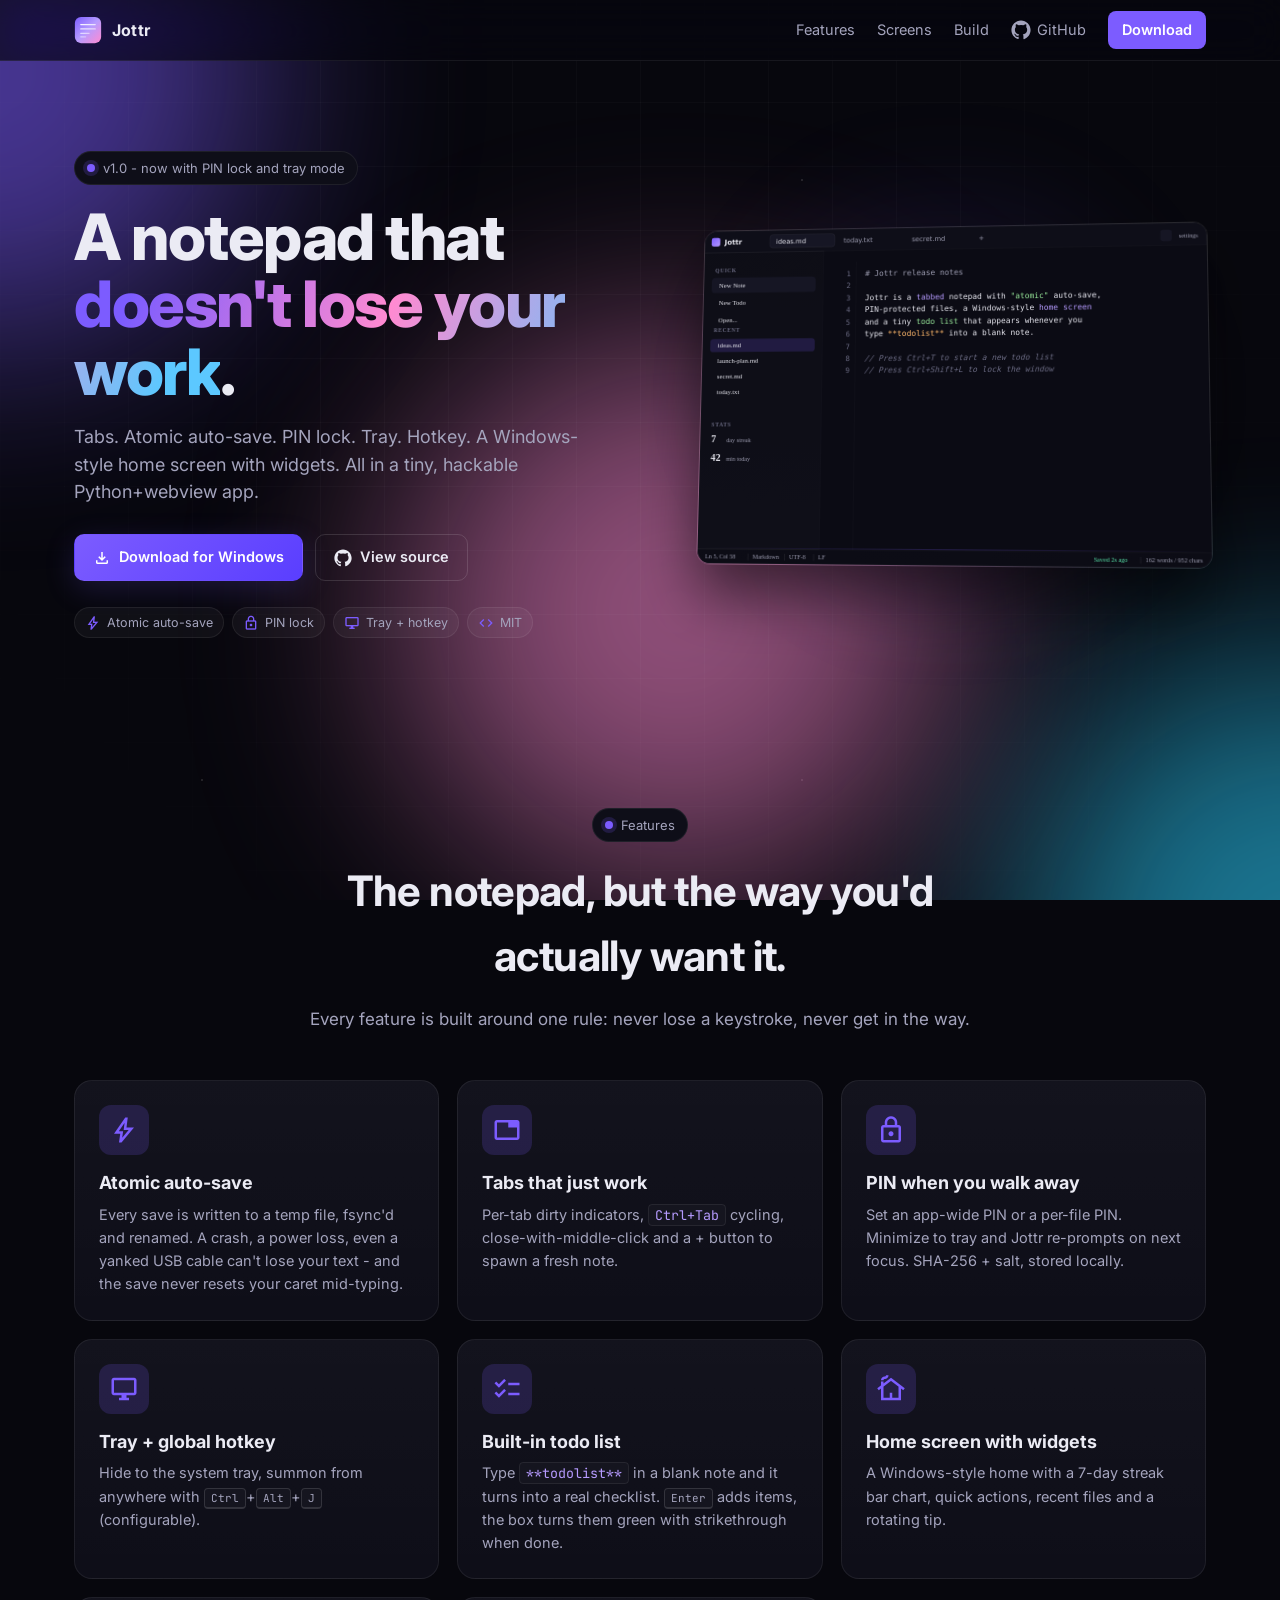
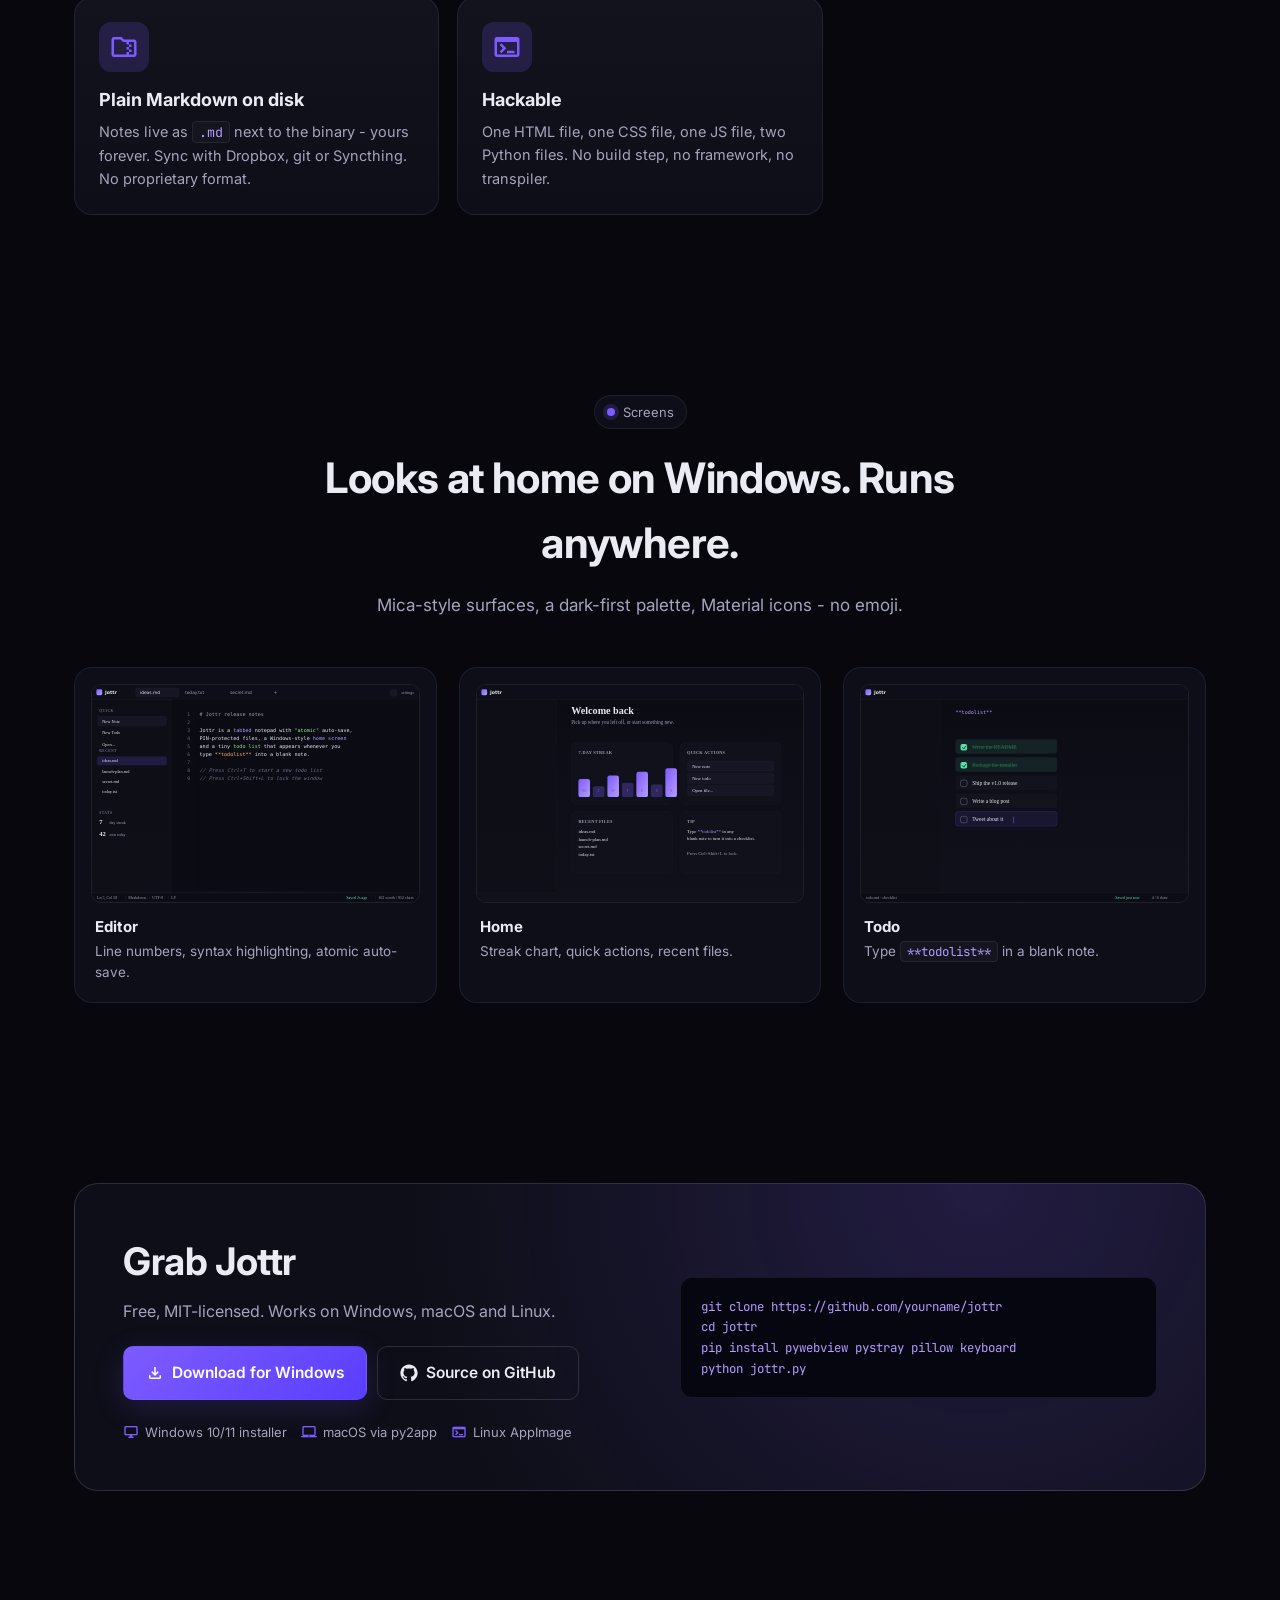
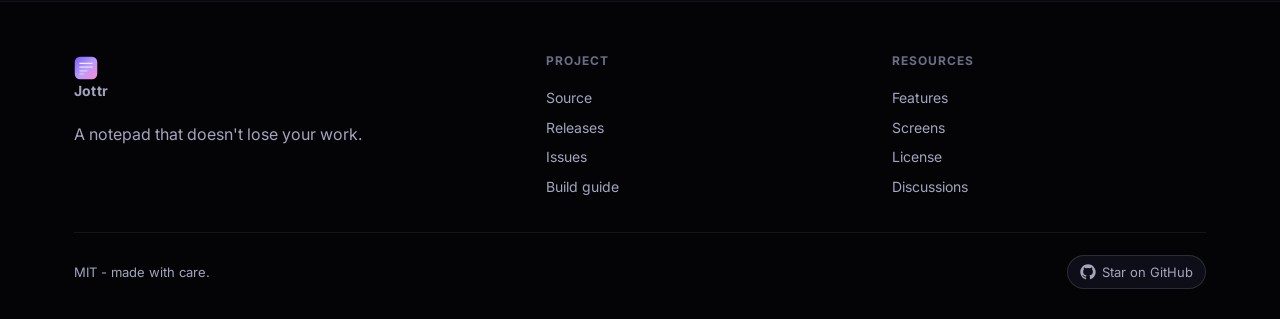
==== website/index.html @ a0e29960 "innt" ====
<!doctype html>
<html lang="en">
<head>
<meta charset="utf-8" />
<meta name="viewport" content="width=device-width,initial-scale=1" />
<title>Jottr - A tabbed notepad that doesn't lose your work</title>
<meta name="description" content="Jottr is a tabbed notepad with atomic auto-save, PIN-protected files, a Windows-style home screen and a tiny built-in todo list. Open source, written in Python." />
<link rel="preconnect" href="https://fonts.googleapis.com">
<link rel="preconnect" href="https://fonts.gstatic.com" crossorigin>
<link href="https://fonts.googleapis.com/css2?family=Inter:wght@400;500;600;700;800&family=JetBrains+Mono:wght@400;500&display=swap" rel="stylesheet">
<link href="https://fonts.googleapis.com/css2?family=Material+Symbols+Outlined:opsz,wght,FILL,GRAD@20..48,200..700,0..1,-50..200" rel="stylesheet" />
<link rel="stylesheet" href="style.css" />
<link rel="icon" type="image/svg+xml" href="assets/logo.svg" />
</head>
<body>

<!-- ================================================================ -->
<!--                       Parallax background layers                  -->
<!-- ================================================================ -->
<div class="parallax" aria-hidden="true">
  <div class="layer layer-stars" data-depth="0.05"></div>
  <div class="layer layer-blobs" data-depth="0.15">
    <div class="blob blob-1"></div>
    <div class="blob blob-2"></div>
    <div class="blob blob-3"></div>
  </div>
  <div class="layer layer-grid" data-depth="0.25"></div>
</div>

<!-- ================================================================ -->
<!--                               Header                              -->
<!-- ================================================================ -->
<header class="topbar">
  <div class="container nav">
    <a class="brand" href="#">
      <img src="assets/logo.svg" alt="" width="28" height="28" />
      <span>Jottr</span>
    </a>
    <nav>
      <a href="#features">Features</a>
      <a href="#screens">Screens</a>
      <a href="#build">Build</a>
      <a href="https://github.com/yourname/jottr" class="gh-link">
        <svg width="20" height="20" viewBox="0 0 24 24" fill="currentColor" aria-hidden="true">
          <path d="M12 .5C5.65.5.5 5.65.5 12c0 5.08 3.29 9.39 7.86 10.91.58.11.79-.25.79-.56v-2.13c-3.2.7-3.87-1.36-3.87-1.36-.52-1.32-1.27-1.67-1.27-1.67-1.04-.71.08-.7.08-.7 1.15.08 1.76 1.18 1.76 1.18 1.02 1.76 2.69 1.25 3.34.96.1-.74.4-1.25.72-1.54-2.55-.29-5.24-1.28-5.24-5.71 0-1.26.45-2.29 1.18-3.1-.12-.29-.51-1.46.11-3.04 0 0 .97-.31 3.18 1.18a11.06 11.06 0 015.79 0c2.2-1.49 3.17-1.18 3.17-1.18.63 1.58.23 2.75.11 3.04.74.81 1.18 1.84 1.18 3.1 0 4.44-2.7 5.42-5.27 5.7.41.36.78 1.06.78 2.14v3.17c0 .31.21.68.8.56C20.21 21.39 23.5 17.08 23.5 12 23.5 5.65 18.35.5 12 .5z"/>
        </svg>
        GitHub
      </a>
      <a href="#download" class="cta">Download</a>
    </nav>
  </div>
</header>

<!-- ================================================================ -->
<!--                                Hero                               -->
<!-- ================================================================ -->
<section class="hero">
  <div class="container hero-grid">
    <div class="hero-text">
      <span class="kicker">
        <span class="dot"></span>
        v1.0 - now with PIN lock and tray mode
      </span>
      <h1>
        A notepad that
        <span class="grad">doesn't lose your work</span>.
      </h1>
      <p class="lead">
        Tabs. Atomic auto-save. PIN lock. Tray. Hotkey.
        A Windows-style home screen with widgets.
        All in a tiny, hackable Python+webview app.
      </p>
      <div class="cta-row">
        <a href="#download" class="btn primary">
          <span class="material-symbols-outlined">download</span>
          Download for Windows
        </a>
        <a href="https://github.com/yourname/jottr" class="btn ghost">
          <svg width="18" height="18" viewBox="0 0 24 24" fill="currentColor"><path d="M12 .5C5.65.5.5 5.65.5 12c0 5.08 3.29 9.39 7.86 10.91.58.11.79-.25.79-.56v-2.13c-3.2.7-3.87-1.36-3.87-1.36-.52-1.32-1.27-1.67-1.27-1.67-1.04-.71.08-.7.08-.7 1.15.08 1.76 1.18 1.76 1.18 1.02 1.76 2.69 1.25 3.34.96.1-.74.4-1.25.72-1.54-2.55-.29-5.24-1.28-5.24-5.71 0-1.26.45-2.29 1.18-3.1-.12-.29-.51-1.46.11-3.04 0 0 .97-.31 3.18 1.18a11.06 11.06 0 015.79 0c2.2-1.49 3.17-1.18 3.17-1.18.63 1.58.23 2.75.11 3.04.74.81 1.18 1.84 1.18 3.1 0 4.44-2.7 5.42-5.27 5.7.41.36.78 1.06.78 2.14v3.17c0 .31.21.68.8.56C20.21 21.39 23.5 17.08 23.5 12 23.5 5.65 18.35.5 12 .5z"/></svg>
          View source
        </a>
      </div>
      <div class="badges">
        <span class="badge"><span class="material-symbols-outlined">bolt</span> Atomic auto-save</span>
        <span class="badge"><span class="material-symbols-outlined">lock</span> PIN lock</span>
        <span class="badge"><span class="material-symbols-outlined">desktop_windows</span> Tray + hotkey</span>
        <span class="badge"><span class="material-symbols-outlined">code</span> MIT</span>
      </div>
    </div>

    <div class="hero-shot" data-tilt>
      <img src="assets/screen-editor.svg" alt="Jottr editor screenshot" />
      <div class="hero-shot-glow"></div>
    </div>
  </div>
</section>

<!-- ================================================================ -->
<!--                            Features                               -->
<!-- ================================================================ -->
<section id="features" class="features">
  <div class="container">
    <header class="section-head">
      <span class="kicker"><span class="dot"></span> Features</span>
      <h2>The notepad, but the way you'd actually want it.</h2>
      <p>Every feature is built around one rule: never lose a keystroke, never get in the way.</p>
    </header>

    <div class="feature-grid">
      <article class="feature">
        <span class="material-symbols-outlined ficon">bolt</span>
        <h3>Atomic auto-save</h3>
        <p>
          Every save is written to a temp file, fsync'd and renamed.
          A crash, a power loss, even a yanked USB cable can't lose your text -
          and the save never resets your caret mid-typing.
        </p>
      </article>

      <article class="feature">
        <span class="material-symbols-outlined ficon">tab</span>
        <h3>Tabs that just work</h3>
        <p>
          Per-tab dirty indicators, <code>Ctrl+Tab</code> cycling,
          close-with-middle-click and a + button to spawn a fresh note.
        </p>
      </article>

      <article class="feature">
        <span class="material-symbols-outlined ficon">lock</span>
        <h3>PIN when you walk away</h3>
        <p>
          Set an app-wide PIN or a per-file PIN. Minimize to tray and
          Jottr re-prompts on next focus. SHA-256 + salt, stored locally.
        </p>
      </article>

      <article class="feature">
        <span class="material-symbols-outlined ficon">desktop_windows</span>
        <h3>Tray + global hotkey</h3>
        <p>
          Hide to the system tray, summon from anywhere with
          <kbd>Ctrl</kbd>+<kbd>Alt</kbd>+<kbd>J</kbd> (configurable).
        </p>
      </article>

      <article class="feature">
        <span class="material-symbols-outlined ficon">checklist</span>
        <h3>Built-in todo list</h3>
        <p>
          Type <code>**todolist**</code> in a blank note and it turns
          into a real checklist. <kbd>Enter</kbd> adds items, the box
          turns them green with strikethrough when done.
        </p>
      </article>

      <article class="feature">
        <span class="material-symbols-outlined ficon">cottage</span>
        <h3>Home screen with widgets</h3>
        <p>
          A Windows-style home with a 7-day streak bar chart,
          quick actions, recent files and a rotating tip.
        </p>
      </article>

      <article class="feature">
        <span class="material-symbols-outlined ficon">folder_zip</span>
        <h3>Plain Markdown on disk</h3>
        <p>
          Notes live as <code>.md</code> next to the binary - yours
          forever. Sync with Dropbox, git or Syncthing. No proprietary format.
        </p>
      </article>

      <article class="feature">
        <span class="material-symbols-outlined ficon">terminal</span>
        <h3>Hackable</h3>
        <p>
          One HTML file, one CSS file, one JS file, two Python files.
          No build step, no framework, no transpiler.
        </p>
      </article>
    </div>
  </div>
</section>

<!-- ================================================================ -->
<!--                              Screens                              -->
<!-- ================================================================ -->
<section id="screens" class="screens">
  <div class="container">
    <header class="section-head">
      <span class="kicker"><span class="dot"></span> Screens</span>
      <h2>Looks at home on Windows. Runs anywhere.</h2>
      <p>Mica-style surfaces, a dark-first palette, Material icons - no emoji.</p>
    </header>

    <div class="screen-grid">
      <figure class="screen">
        <img src="assets/screen-editor.svg" alt="Editor" />
        <figcaption>
          <strong>Editor</strong>
          <span>Line numbers, syntax highlighting, atomic auto-save.</span>
        </figcaption>
      </figure>
      <figure class="screen">
        <img src="assets/screen-home.svg" alt="Home screen" />
        <figcaption>
          <strong>Home</strong>
          <span>Streak chart, quick actions, recent files.</span>
        </figcaption>
      </figure>
      <figure class="screen">
        <img src="assets/screen-todo.svg" alt="Todo list" />
        <figcaption>
          <strong>Todo</strong>
          <span>Type <code>**todolist**</code> in a blank note.</span>
        </figcaption>
      </figure>
    </div>
  </div>
</section>

<!-- ================================================================ -->
<!--                              Download                             -->
<!-- ================================================================ -->
<section id="download" class="download">
  <div class="container">
    <div class="dl-card">
      <div class="dl-text">
        <h2>Grab Jottr</h2>
        <p>Free, MIT-licensed. Works on Windows, macOS and Linux.</p>
        <div class="dl-row">
          <a class="btn primary big" href="https://github.com/yourname/jottr/releases/latest">
            <span class="material-symbols-outlined">download</span>
            Download for Windows
          </a>
          <a class="btn ghost big" href="https://github.com/yourname/jottr">
            <svg width="18" height="18" viewBox="0 0 24 24" fill="currentColor"><path d="M12 .5C5.65.5.5 5.65.5 12c0 5.08 3.29 9.39 7.86 10.91.58.11.79-.25.79-.56v-2.13c-3.2.7-3.87-1.36-3.87-1.36-.52-1.32-1.27-1.67-1.27-1.67-1.04-.71.08-.7.08-.7 1.15.08 1.76 1.18 1.76 1.18 1.02 1.76 2.69 1.25 3.34.96.1-.74.4-1.25.72-1.54-2.55-.29-5.24-1.28-5.24-5.71 0-1.26.45-2.29 1.18-3.1-.12-.29-.51-1.46.11-3.04 0 0 .97-.31 3.18 1.18a11.06 11.06 0 015.79 0c2.2-1.49 3.17-1.18 3.17-1.18.63 1.58.23 2.75.11 3.04.74.81 1.18 1.84 1.18 3.1 0 4.44-2.7 5.42-5.27 5.7.41.36.78 1.06.78 2.14v3.17c0 .31.21.68.8.56C20.21 21.39 23.5 17.08 23.5 12 23.5 5.65 18.35.5 12 .5z"/></svg>
            Source on GitHub
          </a>
        </div>
        <div class="dl-meta">
          <span><span class="material-symbols-outlined">desktop_windows</span> Windows 10/11 installer</span>
          <span><span class="material-symbols-outlined">laptop_mac</span> macOS via py2app</span>
          <span><span class="material-symbols-outlined">terminal</span> Linux AppImage</span>
        </div>
      </div>
      <pre class="dl-snippet"><code>git clone https://github.com/yourname/jottr
cd jottr
pip install pywebview pystray pillow keyboard
python jottr.py</code></pre>
    </div>
  </div>
</section>

<!-- ================================================================ -->
<!--                              Footer                               -->
<!-- ================================================================ -->
<footer class="footer">
  <div class="container">
    <div class="foot-cols">
      <div>
        <a class="brand" href="#">
          <img src="assets/logo.svg" alt="" width="24" height="24" />
          <span>Jottr</span>
        </a>
        <p class="muted">A notepad that doesn't lose your work.</p>
      </div>
      <div>
        <h5>Project</h5>
        <a href="https://github.com/yourname/jottr">Source</a>
        <a href="https://github.com/yourname/jottr/releases">Releases</a>
        <a href="https://github.com/yourname/jottr/issues">Issues</a>
        <a href="../packaging.md">Build guide</a>
      </div>
      <div>
        <h5>Resources</h5>
        <a href="#features">Features</a>
        <a href="#screens">Screens</a>
        <a href="https://github.com/yourname/jottr/blob/main/LICENSE">License</a>
        <a href="https://github.com/yourname/jottr/discussions">Discussions</a>
      </div>
    </div>
    <div class="foot-bot">
      <span class="muted">MIT - made with care.</span>
      <span class="star-btn">
        <a href="https://github.com/yourname/jottr">
          <svg width="16" height="16" viewBox="0 0 24 24" fill="currentColor"><path d="M12 .5C5.65.5.5 5.65.5 12c0 5.08 3.29 9.39 7.86 10.91.58.11.79-.25.79-.56v-2.13c-3.2.7-3.87-1.36-3.87-1.36-.52-1.32-1.27-1.67-1.27-1.67-1.04-.71.08-.7.08-.7 1.15.08 1.76 1.18 1.76 1.18 1.02 1.76 2.69 1.25 3.34.96.1-.74.4-1.25.72-1.54-2.55-.29-5.24-1.28-5.24-5.71 0-1.26.45-2.29 1.18-3.1-.12-.29-.51-1.46.11-3.04 0 0 .97-.31 3.18 1.18a11.06 11.06 0 015.79 0c2.2-1.49 3.17-1.18 3.17-1.18.63 1.58.23 2.75.11 3.04.74.81 1.18 1.84 1.18 3.1 0 4.44-2.7 5.42-5.27 5.7.41.36.78 1.06.78 2.14v3.17c0 .31.21.68.8.56C20.21 21.39 23.5 17.08 23.5 12 23.5 5.65 18.35.5 12 .5z"/></svg>
          Star on GitHub
        </a>
      </span>
    </div>
  </div>
</footer>

<script src="script.js"></script>
</body>
</html>
---- website/style.css ----
/* ===========================================================
   Jottr - marketing site stylesheet
   Dark-first, parallax background, no emoji.
   =========================================================== */

:root {
  --bg: #07070d;
  --bg-elev: #0e0e18;
  --bg-elev-2: #15151f;
  --line: rgba(255, 255, 255, 0.07);
  --line-strong: rgba(255, 255, 255, 0.13);

  --fg: #ebebf4;
  --fg-mute: #a4a4bd;
  --fg-faint: #6c6c86;

  --accent: #7c5cff;
  --accent-2: #b69bff;
  --accent-3: #ff8ad1;
  --accent-soft: rgba(124, 92, 255, 0.18);

  --radius: 12px;
  --radius-lg: 18px;

  --font-ui: "Inter", "Segoe UI", system-ui, sans-serif;
  --font-mono: "JetBrains Mono", "Consolas", monospace;
}

* { box-sizing: border-box; }
html, body { margin: 0; padding: 0; }
body {
  background: var(--bg);
  color: var(--fg);
  font-family: var(--font-ui);
  font-size: 16px;
  line-height: 1.55;
  overflow-x: hidden;
  -webkit-font-smoothing: antialiased;
}
a { color: inherit; text-decoration: none; }
img { max-width: 100%; display: block; }
button { font: inherit; cursor: pointer; }
.container {
  max-width: 1180px;
  margin: 0 auto;
  padding: 0 24px;
}
.muted { color: var(--fg-mute); }

.material-symbols-outlined {
  font-variation-settings: "FILL" 0, "wght" 400, "GRAD" 0, "opsz" 24;
  font-size: 18px;
  line-height: 1;
  vertical-align: middle;
}
kbd {
  font-family: var(--font-mono);
  font-size: 11px;
  padding: 2px 6px;
  border: 1px solid var(--line-strong);
  border-bottom-width: 2px;
  border-radius: 4px;
  color: var(--fg-mute);
  background: var(--bg-elev-2);
}
code {
  font-family: var(--font-mono);
  font-size: 0.92em;
  padding: 1px 6px;
  background: var(--bg-elev-2);
  border: 1px solid var(--line);
  border-radius: 4px;
  color: var(--accent-2);
}

/* ============================================================== Parallax */
.parallax {
  position: fixed; inset: 0;
  z-index: -1;
  overflow: hidden;
  pointer-events: none;
}
.layer {
  position: absolute; inset: -10%;
  will-change: transform;
}
.layer-stars {
  background:
    radial-gradient(1px 1px at 20% 30%, rgba(255,255,255,0.6), transparent 60%),
    radial-gradient(1px 1px at 70% 20%, rgba(255,255,255,0.5), transparent 60%),
    radial-gradient(1px 1px at 40% 80%, rgba(255,255,255,0.45), transparent 60%),
    radial-gradient(1px 1px at 85% 65%, rgba(255,255,255,0.55), transparent 60%),
    radial-gradient(1px 1px at 10% 60%, rgba(255,255,255,0.4), transparent 60%),
    radial-gradient(2px 2px at 55% 45%, rgba(255,255,255,0.5), transparent 60%),
    radial-gradient(1px 1px at 30% 50%, rgba(255,255,255,0.4), transparent 60%);
  background-size: 600px 600px;
  opacity: 0.55;
}
.layer-grid {
  background-image:
    linear-gradient(rgba(255,255,255,0.04) 1px, transparent 1px),
    linear-gradient(90deg, rgba(255,255,255,0.04) 1px, transparent 1px);
  background-size: 64px 64px;
  mask-image: radial-gradient(circle at 50% 35%, black 30%, transparent 80%);
  -webkit-mask-image: radial-gradient(circle at 50% 35%, black 30%, transparent 80%);
  opacity: 0.7;
}
.layer-blobs .blob {
  position: absolute;
  width: 540px; height: 540px;
  border-radius: 50%;
  filter: blur(110px);
  opacity: 0.55;
}
.blob-1 { background: var(--accent); top: -10%; left: -10%; }
.blob-2 { background: #2bd1ff; bottom: -20%; right: -10%; opacity: 0.35; }
.blob-3 { background: var(--accent-3); top: 40%; right: 30%; width: 320px; height: 320px; opacity: 0.25; }

/* ================================================================ Topbar */
.topbar {
  position: sticky; top: 0; z-index: 50;
  background: rgba(7, 7, 13, 0.7);
  backdrop-filter: blur(18px) saturate(180%);
  -webkit-backdrop-filter: blur(18px) saturate(180%);
  border-bottom: 1px solid var(--line);
}
.nav {
  display: flex; align-items: center; justify-content: space-between;
  height: 60px;
}
.brand {
  display: flex; align-items: center; gap: 10px;
  font-weight: 700; letter-spacing: 0.2px;
}
.nav nav {
  display: flex; align-items: center; gap: 22px;
  font-size: 14.5px; color: var(--fg-mute);
}
.nav nav a:hover { color: var(--fg); }
.nav .cta {
  background: var(--accent);
  color: white;
  padding: 8px 14px;
  border-radius: 8px;
  font-weight: 600;
  transition: filter 120ms;
}
.nav .cta:hover { filter: brightness(1.1); }
.gh-link { display: inline-flex; align-items: center; gap: 6px; }

/* ================================================================ Hero */
.hero {
  padding: 90px 0 80px;
  position: relative;
}
.hero-grid {
  display: grid;
  grid-template-columns: 1.1fr 1fr;
  gap: 56px; align-items: center;
}
.kicker {
  display: inline-flex; align-items: center; gap: 8px;
  font-size: 13px; color: var(--fg-mute);
  padding: 6px 12px;
  background: var(--bg-elev);
  border: 1px solid var(--line);
  border-radius: 999px;
}
.kicker .dot {
  width: 8px; height: 8px; border-radius: 50%;
  background: var(--accent);
  box-shadow: 0 0 0 4px var(--accent-soft);
}
.hero h1 {
  font-size: clamp(40px, 6vw, 64px);
  font-weight: 800;
  letter-spacing: -1.5px;
  line-height: 1.05;
  margin: 18px 0 18px;
}
.hero h1 .grad {
  background: linear-gradient(110deg, var(--accent) 10%, var(--accent-3) 50%, #5cc8ff 90%);
  -webkit-background-clip: text;
  background-clip: text;
  color: transparent;
}
.lead {
  font-size: 18px;
  color: var(--fg-mute);
  max-width: 540px;
  margin: 0 0 28px;
}
.cta-row {
  display: flex; gap: 12px; flex-wrap: wrap;
}
.btn {
  display: inline-flex; align-items: center; gap: 8px;
  padding: 11px 18px;
  border-radius: 10px;
  font-weight: 600;
  font-size: 14.5px;
  border: 1px solid var(--line-strong);
  background: var(--bg-elev);
  color: var(--fg);
  transition: background 120ms, border-color 120ms, transform 120ms;
}
.btn:hover { background: var(--bg-elev-2); border-color: var(--accent-soft); }
.btn.primary {
  background: linear-gradient(135deg, var(--accent), #5a3eff);
  border-color: transparent;
  color: white;
  box-shadow: 0 8px 30px var(--accent-soft);
}
.btn.primary:hover { filter: brightness(1.1); transform: translateY(-1px); }
.btn.ghost { background: transparent; }
.btn.big { padding: 14px 22px; font-size: 15.5px; }

.badges {
  display: flex; flex-wrap: wrap; gap: 8px;
  margin-top: 26px;
}
.badge {
  display: inline-flex; align-items: center; gap: 6px;
  font-size: 12.5px; color: var(--fg-mute);
  padding: 5px 10px;
  border-radius: 999px;
  background: rgba(255,255,255,0.04);
  border: 1px solid var(--line);
}
.badge .material-symbols-outlined { color: var(--accent); font-size: 16px; }

.hero-shot {
  position: relative;
  perspective: 1200px;
}
.hero-shot img {
  width: 100%;
  border-radius: 14px;
  border: 1px solid var(--line-strong);
  box-shadow:
    0 30px 60px rgba(0, 0, 0, 0.55),
    0 0 0 1px var(--line) inset;
  transform: rotate3d(0.4, -0.4, 0, 8deg);
  transition: transform 220ms;
}
.hero-shot-glow {
  position: absolute; inset: -20%;
  background: radial-gradient(circle at 50% 50%, var(--accent-soft) 0%, transparent 60%);
  filter: blur(40px);
  z-index: -1;
}

/* ================================================================ Features */
.features { padding: 90px 0; }
.section-head {
  max-width: 720px;
  margin: 0 auto 48px;
  text-align: center;
}
.section-head h2 {
  font-size: clamp(28px, 4vw, 42px);
  font-weight: 700;
  letter-spacing: -0.6px;
  margin: 16px 0 12px;
}
.section-head p { color: var(--fg-mute); font-size: 17px; }

.feature-grid {
  display: grid;
  grid-template-columns: repeat(auto-fit, minmax(280px, 1fr));
  gap: 18px;
}
.feature {
  background: linear-gradient(180deg, rgba(255,255,255,0.02), transparent),
              var(--bg-elev);
  border: 1px solid var(--line);
  border-radius: var(--radius-lg);
  padding: 24px;
  transition: border-color 200ms, transform 200ms;
}
.feature:hover {
  border-color: var(--accent-soft);
  transform: translateY(-2px);
}
.feature .ficon {
  font-size: 30px;
  color: var(--accent);
  background: var(--accent-soft);
  padding: 10px;
  border-radius: 12px;
  margin-bottom: 14px;
}
.feature h3 { margin: 0 0 6px; font-size: 18px; }
.feature p { margin: 0; color: var(--fg-mute); font-size: 14.5px; line-height: 1.6; }

/* ================================================================ Screens */
.screens { padding: 90px 0; }
.screen-grid {
  display: grid;
  grid-template-columns: repeat(auto-fit, minmax(300px, 1fr));
  gap: 22px;
}
.screen {
  margin: 0;
  background: var(--bg-elev);
  border: 1px solid var(--line);
  border-radius: var(--radius-lg);
  padding: 16px;
  overflow: hidden;
}
.screen img {
  border-radius: 10px;
  border: 1px solid var(--line);
  transition: transform 240ms;
}
.screen:hover img { transform: scale(1.02); }
.screen figcaption {
  padding: 12px 4px 4px;
  display: flex; flex-direction: column; gap: 2px;
}
.screen figcaption strong { font-size: 15px; }
.screen figcaption span { color: var(--fg-mute); font-size: 13.5px; }

/* ================================================================ Download */
.download { padding: 90px 0 110px; }
.dl-card {
  background:
    radial-gradient(circle at 80% 0%, var(--accent-soft), transparent 60%),
    var(--bg-elev);
  border: 1px solid var(--line-strong);
  border-radius: 24px;
  padding: 48px;
  display: grid;
  grid-template-columns: 1.1fr 1fr;
  gap: 32px;
  align-items: center;
}
.dl-text h2 {
  font-size: clamp(28px, 3.4vw, 38px);
  margin: 0 0 8px;
  letter-spacing: -0.4px;
}
.dl-text p { color: var(--fg-mute); margin: 0 0 22px; }
.dl-row { display: flex; gap: 10px; flex-wrap: wrap; }
.dl-meta {
  margin-top: 22px;
  display: flex; flex-wrap: wrap; gap: 14px;
  font-size: 13px; color: var(--fg-mute);
}
.dl-meta span {
  display: inline-flex; align-items: center; gap: 6px;
}
.dl-meta .material-symbols-outlined { color: var(--accent); font-size: 16px; }

.dl-snippet {
  background: #060610;
  border: 1px solid var(--line);
  border-radius: 12px;
  padding: 18px 20px;
  font-family: var(--font-mono);
  font-size: 13.5px;
  color: var(--fg);
  overflow: auto;
  margin: 0;
}
.dl-snippet code { background: transparent; padding: 0; border: none; color: var(--accent-2); }

/* ================================================================ Footer */
.footer {
  border-top: 1px solid var(--line);
  padding: 50px 0 30px;
  background: rgba(0,0,0,0.4);
}
.foot-cols {
  display: grid;
  grid-template-columns: 1.4fr 1fr 1fr;
  gap: 32px;
  margin-bottom: 30px;
}
.foot-cols h5 {
  font-size: 12px; text-transform: uppercase; letter-spacing: 1px;
  color: var(--fg-faint); margin: 0 0 12px;
}
.foot-cols a {
  display: block;
  color: var(--fg-mute);
  font-size: 14px;
  padding: 4px 0;
}
.foot-cols a:hover { color: var(--fg); }
.foot-bot {
  display: flex; justify-content: space-between; align-items: center;
  padding-top: 22px;
  border-top: 1px solid var(--line);
  font-size: 13px;
}
.star-btn a {
  display: inline-flex; align-items: center; gap: 6px;
  padding: 6px 12px;
  background: var(--bg-elev);
  border: 1px solid var(--line-strong);
  border-radius: 999px;
  color: var(--fg-mute);
}
.star-btn a:hover { color: var(--fg); border-color: var(--accent-soft); }

/* ================================================================ Reveal animations */
.reveal { opacity: 0; transform: translateY(16px); transition: opacity 600ms ease, transform 600ms ease; }
.reveal.in { opacity: 1; transform: none; }

/* ================================================================ Responsive */
@media (max-width: 900px) {
  .hero-grid { grid-template-columns: 1fr; gap: 36px; }
  .hero-shot img { transform: none; }
  .dl-card { grid-template-columns: 1fr; padding: 32px; }
  .foot-cols { grid-template-columns: 1fr 1fr; }
}
@media (max-width: 640px) {
  .nav nav { gap: 12px; font-size: 13px; }
  .nav .cta { display: none; }
  .hero { padding: 50px 0 60px; }
  .features, .screens, .download { padding: 60px 0; }
  .foot-cols { grid-template-columns: 1fr; }
}
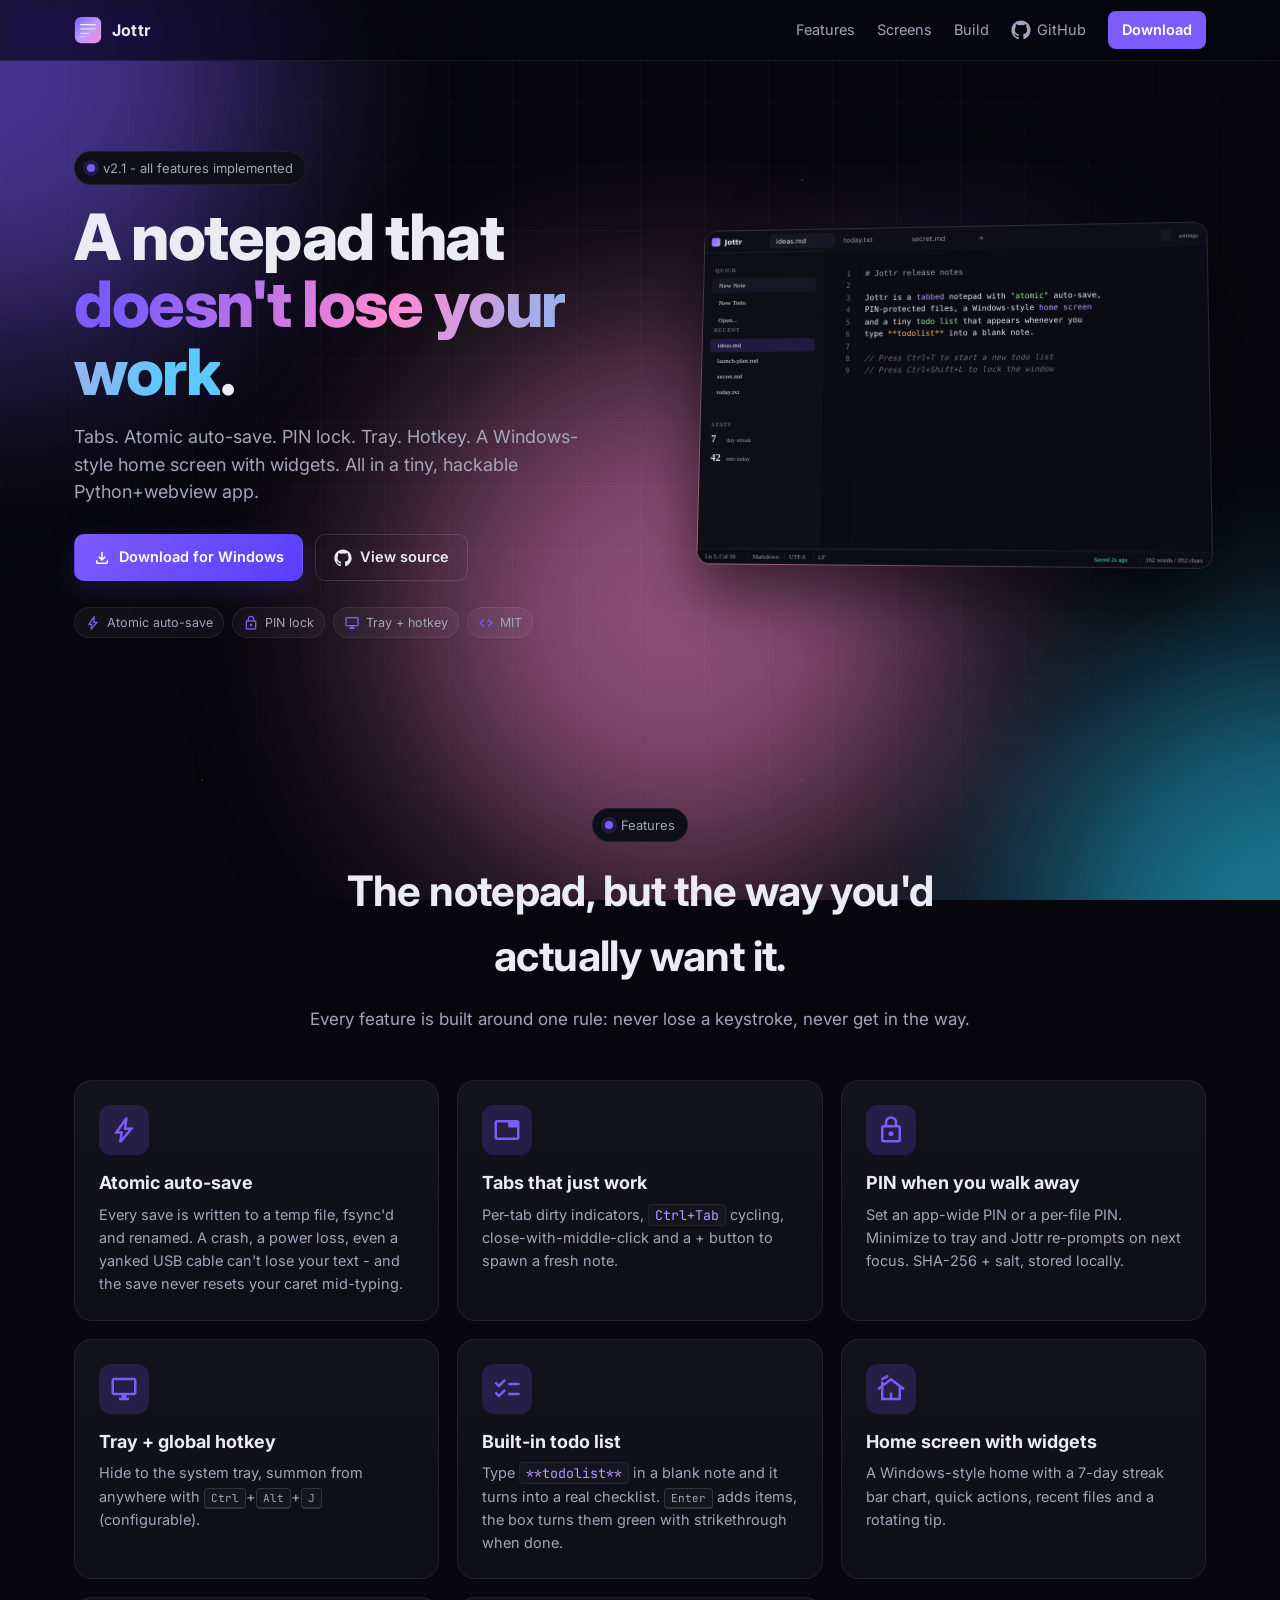
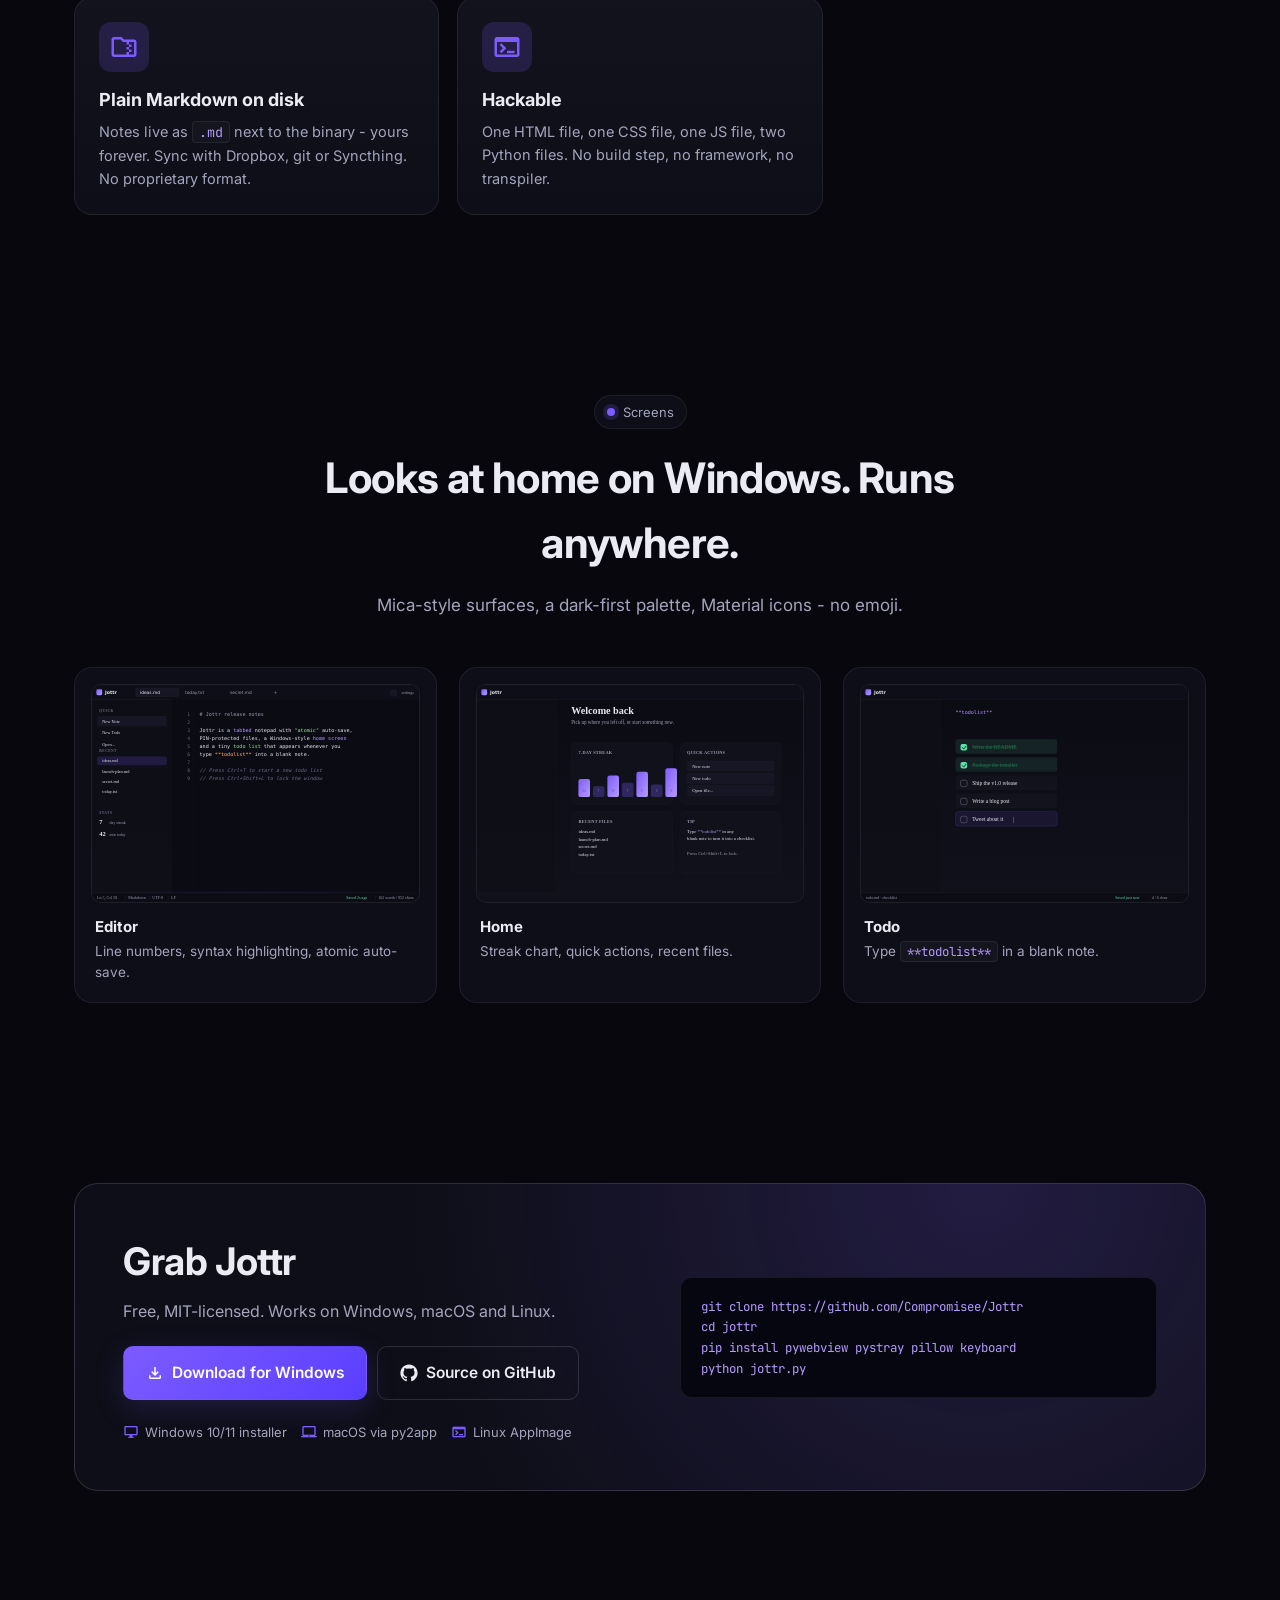
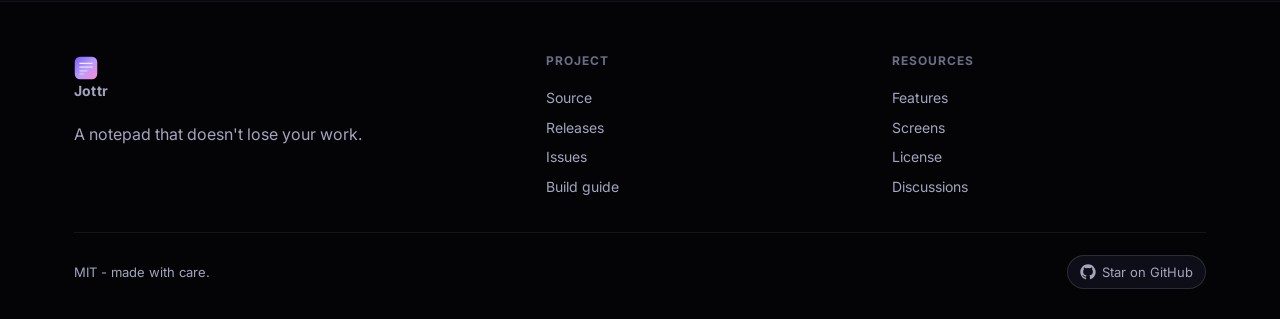
==== commit 0e62f47a: "fixed errors, V2.1" ====
--- a/website/index.html
+++ b/website/index.html
@@ -40,7 +40,7 @@
       <a href="#features">Features</a>
       <a href="#screens">Screens</a>
       <a href="#build">Build</a>
-      <a href="https://github.com/yourname/jottr" class="gh-link">
+      <a href="https://github.com/Compromisee/Jottr" class="gh-link">
         <svg width="20" height="20" viewBox="0 0 24 24" fill="currentColor" aria-hidden="true">
           <path d="M12 .5C5.65.5.5 5.65.5 12c0 5.08 3.29 9.39 7.86 10.91.58.11.79-.25.79-.56v-2.13c-3.2.7-3.87-1.36-3.87-1.36-.52-1.32-1.27-1.67-1.27-1.67-1.04-.71.08-.7.08-.7 1.15.08 1.76 1.18 1.76 1.18 1.02 1.76 2.69 1.25 3.34.96.1-.74.4-1.25.72-1.54-2.55-.29-5.24-1.28-5.24-5.71 0-1.26.45-2.29 1.18-3.1-.12-.29-.51-1.46.11-3.04 0 0 .97-.31 3.18 1.18a11.06 11.06 0 015.79 0c2.2-1.49 3.17-1.18 3.17-1.18.63 1.58.23 2.75.11 3.04.74.81 1.18 1.84 1.18 3.1 0 4.44-2.7 5.42-5.27 5.7.41.36.78 1.06.78 2.14v3.17c0 .31.21.68.8.56C20.21 21.39 23.5 17.08 23.5 12 23.5 5.65 18.35.5 12 .5z"/>
         </svg>
@@ -59,7 +59,7 @@
     <div class="hero-text">
       <span class="kicker">
         <span class="dot"></span>
-        v1.0 - now with PIN lock and tray mode
+        v2.1 - all features implemented
       </span>
       <h1>
         A notepad that
@@ -75,7 +75,7 @@
           <span class="material-symbols-outlined">download</span>
           Download for Windows
         </a>
-        <a href="https://github.com/yourname/jottr" class="btn ghost">
+        <a href="https://github.com/Compromisee/Jottr" class="btn ghost">
           <svg width="18" height="18" viewBox="0 0 24 24" fill="currentColor"><path d="M12 .5C5.65.5.5 5.65.5 12c0 5.08 3.29 9.39 7.86 10.91.58.11.79-.25.79-.56v-2.13c-3.2.7-3.87-1.36-3.87-1.36-.52-1.32-1.27-1.67-1.27-1.67-1.04-.71.08-.7.08-.7 1.15.08 1.76 1.18 1.76 1.18 1.02 1.76 2.69 1.25 3.34.96.1-.74.4-1.25.72-1.54-2.55-.29-5.24-1.28-5.24-5.71 0-1.26.45-2.29 1.18-3.1-.12-.29-.51-1.46.11-3.04 0 0 .97-.31 3.18 1.18a11.06 11.06 0 015.79 0c2.2-1.49 3.17-1.18 3.17-1.18.63 1.58.23 2.75.11 3.04.74.81 1.18 1.84 1.18 3.1 0 4.44-2.7 5.42-5.27 5.7.41.36.78 1.06.78 2.14v3.17c0 .31.21.68.8.56C20.21 21.39 23.5 17.08 23.5 12 23.5 5.65 18.35.5 12 .5z"/></svg>
           View source
         </a>
@@ -231,11 +231,11 @@
         <h2>Grab Jottr</h2>
         <p>Free, MIT-licensed. Works on Windows, macOS and Linux.</p>
         <div class="dl-row">
-          <a class="btn primary big" href="https://github.com/yourname/jottr/releases/latest">
+          <a class="btn primary big" href="https://github.com/Compromisee/Jottr/releases/latest">
             <span class="material-symbols-outlined">download</span>
             Download for Windows
           </a>
-          <a class="btn ghost big" href="https://github.com/yourname/jottr">
+          <a class="btn ghost big" href="https://github.com/Compromisee/Jottr">
             <svg width="18" height="18" viewBox="0 0 24 24" fill="currentColor"><path d="M12 .5C5.65.5.5 5.65.5 12c0 5.08 3.29 9.39 7.86 10.91.58.11.79-.25.79-.56v-2.13c-3.2.7-3.87-1.36-3.87-1.36-.52-1.32-1.27-1.67-1.27-1.67-1.04-.71.08-.7.08-.7 1.15.08 1.76 1.18 1.76 1.18 1.02 1.76 2.69 1.25 3.34.96.1-.74.4-1.25.72-1.54-2.55-.29-5.24-1.28-5.24-5.71 0-1.26.45-2.29 1.18-3.1-.12-.29-.51-1.46.11-3.04 0 0 .97-.31 3.18 1.18a11.06 11.06 0 015.79 0c2.2-1.49 3.17-1.18 3.17-1.18.63 1.58.23 2.75.11 3.04.74.81 1.18 1.84 1.18 3.1 0 4.44-2.7 5.42-5.27 5.7.41.36.78 1.06.78 2.14v3.17c0 .31.21.68.8.56C20.21 21.39 23.5 17.08 23.5 12 23.5 5.65 18.35.5 12 .5z"/></svg>
             Source on GitHub
           </a>
@@ -246,7 +246,7 @@
           <span><span class="material-symbols-outlined">terminal</span> Linux AppImage</span>
         </div>
       </div>
-      <pre class="dl-snippet"><code>git clone https://github.com/yourname/jottr
+      <pre class="dl-snippet"><code>git clone https://github.com/Compromisee/Jottr
 cd jottr
 pip install pywebview pystray pillow keyboard
 python jottr.py</code></pre>
@@ -269,23 +269,23 @@
       </div>
       <div>
         <h5>Project</h5>
-        <a href="https://github.com/yourname/jottr">Source</a>
-        <a href="https://github.com/yourname/jottr/releases">Releases</a>
-        <a href="https://github.com/yourname/jottr/issues">Issues</a>
+        <a href="https://github.com/Compromisee/Jottr">Source</a>
+        <a href="https://github.com/Compromisee/Jottr/releases">Releases</a>
+        <a href="https://github.com/Compromisee/Jottr/issues">Issues</a>
         <a href="../packaging.md">Build guide</a>
       </div>
       <div>
         <h5>Resources</h5>
         <a href="#features">Features</a>
         <a href="#screens">Screens</a>
-        <a href="https://github.com/yourname/jottr/blob/main/LICENSE">License</a>
-        <a href="https://github.com/yourname/jottr/discussions">Discussions</a>
+        <a href="https://github.com/Compromisee/Jottr/blob/main/LICENSE">License</a>
+        <a href="https://github.com/Compromisee/Jottr/discussions">Discussions</a>
       </div>
     </div>
     <div class="foot-bot">
       <span class="muted">MIT - made with care.</span>
       <span class="star-btn">
-        <a href="https://github.com/yourname/jottr">
+        <a href="https://github.com/Compromisee/Jottr">
           <svg width="16" height="16" viewBox="0 0 24 24" fill="currentColor"><path d="M12 .5C5.65.5.5 5.65.5 12c0 5.08 3.29 9.39 7.86 10.91.58.11.79-.25.79-.56v-2.13c-3.2.7-3.87-1.36-3.87-1.36-.52-1.32-1.27-1.67-1.27-1.67-1.04-.71.08-.7.08-.7 1.15.08 1.76 1.18 1.76 1.18 1.02 1.76 2.69 1.25 3.34.96.1-.74.4-1.25.72-1.54-2.55-.29-5.24-1.28-5.24-5.71 0-1.26.45-2.29 1.18-3.1-.12-.29-.51-1.46.11-3.04 0 0 .97-.31 3.18 1.18a11.06 11.06 0 015.79 0c2.2-1.49 3.17-1.18 3.17-1.18.63 1.58.23 2.75.11 3.04.74.81 1.18 1.84 1.18 3.1 0 4.44-2.7 5.42-5.27 5.7.41.36.78 1.06.78 2.14v3.17c0 .31.21.68.8.56C20.21 21.39 23.5 17.08 23.5 12 23.5 5.65 18.35.5 12 .5z"/></svg>
           Star on GitHub
         </a>
